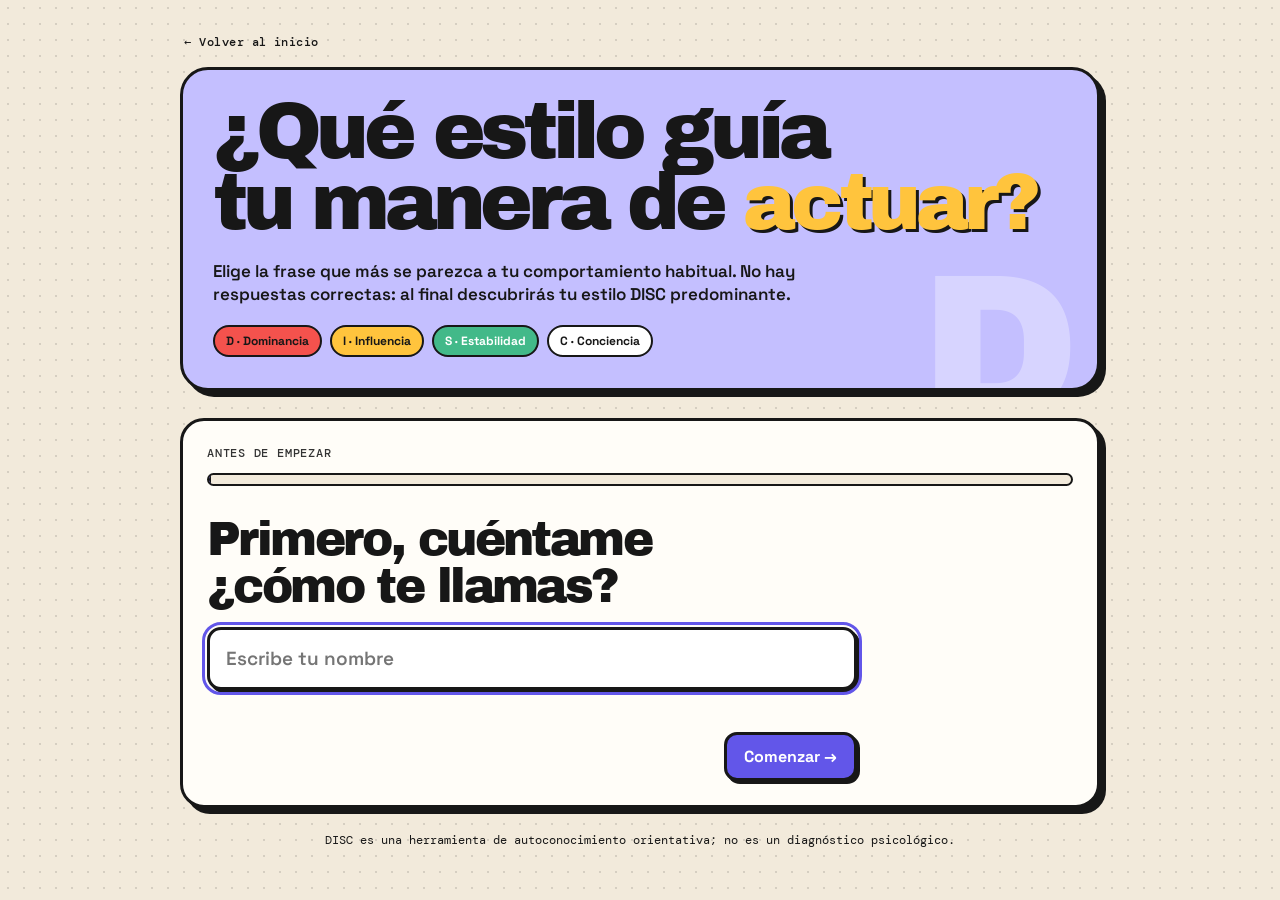
==== disc.html @ 0022f5b9 "Add home page and DISC test" ====
<!doctype html>
<html lang="es">
  <head>
    <meta charset="UTF-8" />
    <meta name="viewport" content="width=device-width, initial-scale=1.0" />
    <meta name="theme-color" content="#6256e9" />
    <title>Test DISC · Pausa</title>
    <link rel="preconnect" href="https://fonts.googleapis.com" />
    <link rel="preconnect" href="https://fonts.gstatic.com" crossorigin />
    <link href="https://fonts.googleapis.com/css2?family=Archivo+Black&family=DM+Mono:wght@400;500&family=Space+Grotesk:wght@400;500;600;700&display=swap" rel="stylesheet" />
    <link rel="stylesheet" href="disc.css" />
  </head>
  <body>
    <main class="shell">
      <a class="back-home" href="index.html">← Volver al inicio</a>
      <header class="hero" id="hero">
        <h1>¿Qué estilo guía<br />tu manera de <em>actuar?</em></h1>
        <p class="intro">Elige la frase que más se parezca a tu comportamiento habitual. No hay respuestas correctas: al final descubrirás tu estilo DISC predominante.</p>
        <div class="legend" aria-label="Estilos evaluados">
          <span class="pill d">D · Dominancia</span><span class="pill i">I · Influencia</span><span class="pill s">S · Estabilidad</span><span class="pill c">C · Conciencia</span>
        </div>
      </header>

      <section class="quiz-card" aria-live="polite">
        <div class="quiz-topline">
          <span id="step-label">ANTES DE EMPEZAR</span>
          <button class="restart" id="restart" type="button" hidden>↺ Reiniciar</button>
        </div>
        <div class="progress-track"><div class="progress-fill" id="progress-fill"></div></div>
        <div id="quiz-content"></div>
      </section>
      <p class="footer-note">DISC es una herramienta de autoconocimiento orientativa; no es un diagnóstico psicológico.</p>
    </main>
    <script src="disc.js"></script>
  </body>
</html>
---- disc.css ----
:root {
  --ink:#171717;
  --paper:#fffdf8;
  --cream:#f2eadb;
  --violet:#6256e9;
  --red:#f4524d;
  --yellow:#ffc43d;
  --green:#42b989;
  --lavender:#c4bfff;
  --shadow:6px 6px 0 var(--ink);
}

* { box-sizing:border-box; }
body {
  min-height:100vh;
  margin:0;
  color:var(--ink);
  background:var(--cream);
  background-image:radial-gradient(#17171722 1px,transparent 1px);
  background-size:16px 16px;
  font-family:"Space Grotesk",sans-serif;
}
button { color:inherit; font:inherit; cursor:pointer; }
.shell { width:min(920px,calc(100% - 32px)); margin:0 auto; padding:30px 0 38px; }
.back-home { display:inline-block; margin:0 0 17px 4px; color:var(--ink); font:500 12px "DM Mono",monospace; letter-spacing:.04em; text-decoration:none; }
.back-home:hover { text-decoration:underline; }
.hero { position:relative; overflow:hidden; padding:27px 30px 31px; border:3px solid var(--ink); border-radius:28px; background:var(--lavender); box-shadow:var(--shadow); }
.hero::after { position:absolute; right:18px; bottom:-63px; color:#fff5; content:"D"; font:205px "Archivo Black",sans-serif; line-height:1; }
.eyebrow,.quiz-topline { font:500 12px "DM Mono",monospace; letter-spacing:.065em; }
.eyebrow { position:relative; z-index:1; display:inline-flex; align-items:center; gap:9px; margin:0 0 14px; padding:7px 10px; color:#fff; border-radius:8px; background:var(--ink); }
.eyebrow span { color:var(--red); font-size:14px; }
h1 { position:relative; z-index:1; margin:0; font:clamp(43px,8.5vw,79px)/.9 "Archivo Black",sans-serif; letter-spacing:-.067em; }
h1 em { color:var(--yellow); font-style:normal; text-shadow:3px 3px 0 var(--ink); }
.intro { position:relative; z-index:1; width:min(620px,100%); margin:21px 0 18px; font-size:17px; line-height:1.37; font-weight:600; }
.legend { position:relative; z-index:1; display:flex; flex-wrap:wrap; gap:8px; }
.pill { padding:6px 11px; border:2px solid var(--ink); border-radius:99px; font-size:12px; font-weight:700; }
.pill.d { background:var(--red); }.pill.i { background:var(--yellow); }.pill.s { background:var(--green); color:#fff; }.pill.c { background:#fff; }
.quiz-card { margin-top:27px; padding:24px; border:3px solid var(--ink); border-radius:24px; background:var(--paper); box-shadow:var(--shadow); }
.quiz-topline { display:flex; align-items:center; justify-content:space-between; color:#333; }
.restart { padding:0; border:0; background:none; color:var(--red); font-size:12px; font-weight:700; text-decoration:underline; }
.progress-track { height:13px; margin:12px 0 30px; overflow:hidden; border:2px solid var(--ink); border-radius:99px; background:var(--cream); }
.progress-fill { height:100%; width:0; border-right:2px solid var(--ink); background:var(--violet); transition:width .3s ease; }
.welcome { display:grid; gap:17px; max-width:650px; }
.welcome h2,.question,.result-title { margin:0; font:clamp(29px,4.5vw,47px)/1 "Archivo Black",sans-serif; letter-spacing:-.055em; }
.welcome p { margin:0; font-size:18px; line-height:1.36; font-weight:500; }
.name-label { font:500 12px "DM Mono",monospace; letter-spacing:.07em; }
.name-input { width:100%; padding:16px; border:3px solid var(--ink); border-radius:14px; background:#fff; box-shadow:3px 3px 0 var(--ink); font:600 19px "Space Grotesk",sans-serif; }
.name-input:focus { outline:3px solid var(--violet); outline-offset:2px; }
.question-kicker { margin:0 0 8px; color:#4f45b9; font:500 11px "DM Mono",monospace; letter-spacing:.075em; }
.answers { display:grid; gap:12px; margin-top:24px; }
.answer { display:grid; grid-template-columns:40px 1fr; align-items:center; gap:13px; width:100%; min-height:67px; padding:12px 16px 12px 12px; text-align:left; border:3px solid var(--ink); border-radius:17px; background:#fff; box-shadow:3px 3px 0 var(--ink); font-size:17px; font-weight:600; transition:transform .14s,box-shadow .14s,background .14s; }
.answer:hover,.answer:focus-visible { outline:none; background:#eeecff; box-shadow:6px 6px 0 var(--ink); transform:translate(-2px,-2px); }
.answer.selected { background:var(--lavender); box-shadow:none; transform:translate(3px,3px); }
.letter { display:grid; place-items:center; width:34px; height:34px; border:2px solid var(--ink); border-radius:10px; background:var(--cream); font:500 15px "DM Mono",monospace; }
.nav { display:flex; align-items:center; justify-content:space-between; gap:12px; margin-top:25px; }
.back,.next { padding:11px 17px; border:3px solid var(--ink); border-radius:13px; box-shadow:3px 3px 0 var(--ink); font-weight:800; }
.back { background:#fff; }.next { color:#fff; background:var(--violet); }.next:disabled { cursor:not-allowed; color:#777; background:#ddd; }
.back:active,.next:not(:disabled):active { box-shadow:none; transform:translate(3px,3px); }
.result-copy { margin:7px 0 23px; font-size:17px; line-height:1.4; font-weight:500; }
.result-hero { display:grid; grid-template-columns:1fr auto; align-items:end; gap:20px; min-height:214px; margin-bottom:20px; padding:28px; overflow:hidden; border:3px solid var(--ink); border-radius:20px; background:var(--winner); box-shadow:5px 5px 0 var(--ink); }
.winner-overline { margin:0 0 7px; font:500 11px "DM Mono",monospace; letter-spacing:.085em; }
.winner-name { margin:0; font:clamp(56px,10.5vw,116px)/.78 "Archivo Black",sans-serif; letter-spacing:-.085em; text-transform:uppercase; text-shadow:4px 4px 0 var(--cream),7px 7px 0 var(--ink); }
.winner-score { display:grid; place-items:center; width:104px; height:104px; border:3px solid var(--ink); border-radius:50%; background:var(--cream); box-shadow:4px 4px 0 var(--ink); text-align:center; }
.winner-score strong { display:block; font:42px/1 "Archivo Black",sans-serif; }.winner-score span { font:10px "DM Mono",monospace; }
.result-message { margin:22px 0 0; padding:16px; border:3px solid var(--ink); border-radius:15px; background:var(--cream); font-size:16px; line-height:1.42; font-weight:600; }
.bar-chart { display:grid; gap:12px; margin-bottom:19px; }
.chart-row { display:grid; grid-template-columns:130px 1fr 47px; align-items:center; gap:13px; padding:11px 14px; border:3px solid var(--ink); border-radius:16px; background:#fff; }
.chart-row.is-winner { box-shadow:4px 4px 0 var(--ink); transform:translate(-2px,-2px); }
.chart-label { display:flex; align-items:center; gap:8px; font-size:14px; font-weight:800; }.chart-label b { display:grid; place-items:center; width:25px; height:25px; border:2px solid var(--ink); border-radius:7px; font-size:12px; }
.chart-label .d { background:var(--red); }.chart-label .i { background:var(--yellow); }.chart-label .s { color:#fff; background:var(--green); }.chart-label .c { background:var(--lavender); }
.chart-track { height:25px; overflow:hidden; border:3px solid var(--ink); border-radius:99px; background:var(--cream); }.chart-value { height:100%; min-width:8%; border-right:3px solid var(--ink); transition:width .65s cubic-bezier(.2,.8,.2,1); }
.chart-total { font:23px "Archivo Black",sans-serif; text-align:right; }
.footer-note { margin:24px 3px 0; text-align:center; font:12px "DM Mono",monospace; }

@media (max-width:560px) {
  .shell { width:min(100% - 22px,920px); padding-top:18px; }
  .hero { padding:22px 19px 25px; border-radius:22px; }.quiz-card { padding:18px 14px; border-radius:20px; }
  .answer { font-size:15px; }.result-hero { min-height:177px; padding:20px; }.winner-score { width:78px; height:78px; }.winner-score strong { font-size:31px; }
  .chart-row { grid-template-columns:104px 1fr 38px; gap:7px; padding:9px; }.chart-label { font-size:12px; }.chart-track { height:22px; }.chart-total { font-size:19px; }
}
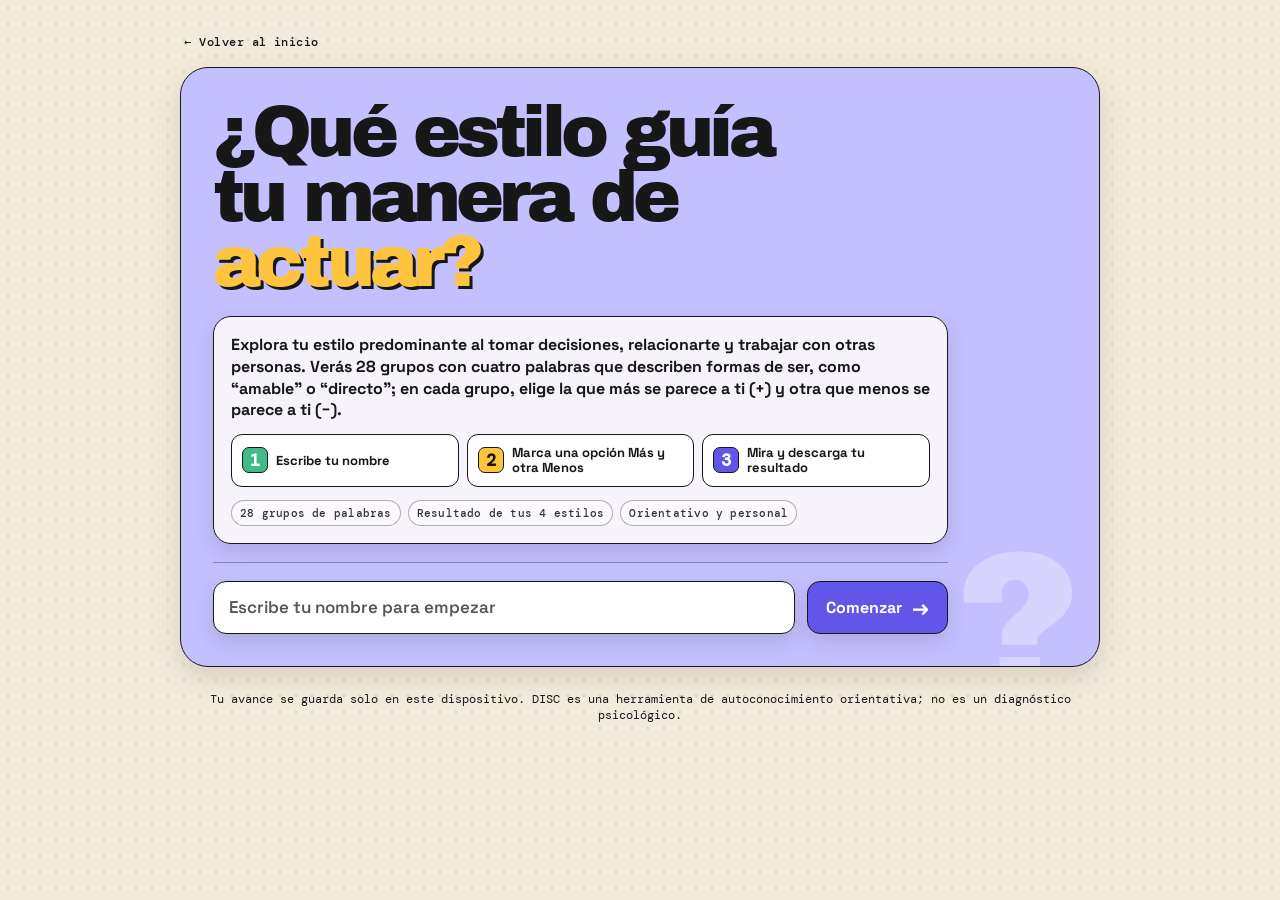
==== commit d242986a: "Refine test experience and results" ====
--- a/disc.html
+++ b/disc.html
@@ -4,7 +4,8 @@
     <meta charset="UTF-8" />
     <meta name="viewport" content="width=device-width, initial-scale=1.0" />
     <meta name="theme-color" content="#6256e9" />
-    <title>Test DISC · Pausa</title>
+    <title>Test DISC</title>
+    <link rel="icon" href="favicon.svg" type="image/svg+xml" />
     <link rel="preconnect" href="https://fonts.googleapis.com" />
     <link rel="preconnect" href="https://fonts.gstatic.com" crossorigin />
     <link href="https://fonts.googleapis.com/css2?family=Archivo+Black&family=DM+Mono:wght@400;500&family=Space+Grotesk:wght@400;500;600;700&display=swap" rel="stylesheet" />
@@ -14,23 +15,35 @@
     <main class="shell">
       <a class="back-home" href="index.html">← Volver al inicio</a>
       <header class="hero" id="hero">
-        <h1>¿Qué estilo guía<br />tu manera de <em>actuar?</em></h1>
-        <p class="intro">Elige la frase que más se parezca a tu comportamiento habitual. No hay respuestas correctas: al final descubrirás tu estilo DISC predominante.</p>
-        <div class="legend" aria-label="Estilos evaluados">
-          <span class="pill d">D · Dominancia</span><span class="pill i">I · Influencia</span><span class="pill s">S · Estabilidad</span><span class="pill c">C · Conciencia</span>
-        </div>
+        <h1>¿Qué estilo guía<br class="desktop-break" /> tu manera de <em>actuar?</em></h1>
+        <section class="hero-guide" aria-label="Cómo funciona este test">
+          <div class="guide-lead">
+            <p>Explora tu estilo predominante al tomar decisiones, relacionarte y trabajar con otras personas. Verás 28 grupos con cuatro palabras que describen formas de ser, como “amable” o “directo”; en cada grupo, elige <strong>la que más se parece a ti (+)</strong> y <strong>otra que menos se parece a ti (−)</strong>.</p>
+          </div>
+          <div class="guide-steps">
+            <span><b>1</b> Escribe tu nombre</span>
+            <span><b>2</b> Marca una opción Más y otra Menos</span>
+            <span><b>3</b> Mira y descarga tu resultado</span>
+          </div>
+          <div class="guide-meta"><span>28 grupos de palabras</span><span>Resultado de tus 4 estilos</span><span>Orientativo y personal</span></div>
+        </section>
+        <form class="hero-start" id="start-form">
+          <input class="hero-name-input" id="name" autocomplete="name" aria-label="Tu nombre" placeholder="Escribe tu nombre para empezar" required />
+          <button class="hero-start-button" type="submit">Comenzar <span>→</span></button>
+        </form>
       </header>
 
-      <section class="quiz-card" aria-live="polite">
+      <section class="quiz-card" id="quiz-card" aria-live="polite" hidden>
         <div class="quiz-topline">
-          <span id="step-label">ANTES DE EMPEZAR</span>
-          <button class="restart" id="restart" type="button" hidden>↺ Reiniciar</button>
+          <span id="step-label"></span>
+          <button class="restart" id="restart" type="button" hidden>↺ Reiniciar test</button>
         </div>
         <div class="progress-track"><div class="progress-fill" id="progress-fill"></div></div>
         <div id="quiz-content"></div>
       </section>
-      <p class="footer-note">DISC es una herramienta de autoconocimiento orientativa; no es un diagnóstico psicológico.</p>
+      <p class="footer-note">Tu avance se guarda solo en este dispositivo. DISC es una herramienta de autoconocimiento orientativa; no es un diagnóstico psicológico.</p>
     </main>
+    <script src="disc-data.js"></script>
     <script src="disc.js"></script>
   </body>
 </html>
--- a/disc.css
+++ b/disc.css
@@ -3,6 +3,7 @@
   --paper:#fffdf8;
   --cream:#f2eadb;
   --violet:#6256e9;
+  --action-color:#6256e9;
   --red:#f4524d;
   --yellow:#ffc43d;
   --green:#42b989;
@@ -25,13 +26,15 @@
 .back-home { display:inline-block; margin:0 0 17px 4px; color:var(--ink); font:500 12px "DM Mono",monospace; letter-spacing:.04em; text-decoration:none; }
 .back-home:hover { text-decoration:underline; }
 .hero { position:relative; overflow:hidden; padding:27px 30px 31px; border:3px solid var(--ink); border-radius:28px; background:var(--lavender); box-shadow:var(--shadow); }
-.hero::after { position:absolute; right:18px; bottom:-63px; color:#fff5; content:"D"; font:205px "Archivo Black",sans-serif; line-height:1; }
+.hero::after { position:absolute; right:18px; bottom:-63px; color:#fff5; content:"?"; font:205px "Archivo Black",sans-serif; line-height:1; }
 .eyebrow,.quiz-topline { font:500 12px "DM Mono",monospace; letter-spacing:.065em; }
 .eyebrow { position:relative; z-index:1; display:inline-flex; align-items:center; gap:9px; margin:0 0 14px; padding:7px 10px; color:#fff; border-radius:8px; background:var(--ink); }
 .eyebrow span { color:var(--red); font-size:14px; }
 h1 { position:relative; z-index:1; margin:0; font:clamp(43px,8.5vw,79px)/.9 "Archivo Black",sans-serif; letter-spacing:-.067em; }
 h1 em { color:var(--yellow); font-style:normal; text-shadow:3px 3px 0 var(--ink); }
 .intro { position:relative; z-index:1; width:min(620px,100%); margin:21px 0 18px; font-size:17px; line-height:1.37; font-weight:600; }
+.disc-intro { display:grid; gap:9px; max-width:680px; padding:15px 17px; border:2px solid var(--ink); border-radius:16px; background:#ffffffa8; font-size:15px; line-height:1.36; }
+.disc-intro p { margin:0; }.disc-intro ul { display:grid; gap:4px; margin:0; padding-left:19px; font-size:14px; font-weight:500; }
 .legend { position:relative; z-index:1; display:flex; flex-wrap:wrap; gap:8px; }
 .pill { padding:6px 11px; border:2px solid var(--ink); border-radius:99px; font-size:12px; font-weight:700; }
 .pill.d { background:var(--red); }.pill.i { background:var(--yellow); }.pill.s { background:var(--green); color:#fff; }.pill.c { background:#fff; }
@@ -40,13 +43,7 @@
 .restart { padding:0; border:0; background:none; color:var(--red); font-size:12px; font-weight:700; text-decoration:underline; }
 .progress-track { height:13px; margin:12px 0 30px; overflow:hidden; border:2px solid var(--ink); border-radius:99px; background:var(--cream); }
 .progress-fill { height:100%; width:0; border-right:2px solid var(--ink); background:var(--violet); transition:width .3s ease; }
-.welcome { display:grid; gap:17px; max-width:650px; }
-.welcome h2,.question,.result-title { margin:0; font:clamp(29px,4.5vw,47px)/1 "Archivo Black",sans-serif; letter-spacing:-.055em; }
-.welcome p { margin:0; font-size:18px; line-height:1.36; font-weight:500; }
-.name-label { font:500 12px "DM Mono",monospace; letter-spacing:.07em; }
-.name-input { width:100%; padding:16px; border:3px solid var(--ink); border-radius:14px; background:#fff; box-shadow:3px 3px 0 var(--ink); font:600 19px "Space Grotesk",sans-serif; }
-.name-input:focus { outline:3px solid var(--violet); outline-offset:2px; }
-.question-kicker { margin:0 0 8px; color:#4f45b9; font:500 11px "DM Mono",monospace; letter-spacing:.075em; }
+.question,.result-title { margin:0; font:clamp(29px,4.5vw,47px)/1 "Archivo Black",sans-serif; letter-spacing:-.055em; }
 .answers { display:grid; gap:12px; margin-top:24px; }
 .answer { display:grid; grid-template-columns:40px 1fr; align-items:center; gap:13px; width:100%; min-height:67px; padding:12px 16px 12px 12px; text-align:left; border:3px solid var(--ink); border-radius:17px; background:#fff; box-shadow:3px 3px 0 var(--ink); font-size:17px; font-weight:600; transition:transform .14s,box-shadow .14s,background .14s; }
 .answer:hover,.answer:focus-visible { outline:none; background:#eeecff; box-shadow:6px 6px 0 var(--ink); transform:translate(-2px,-2px); }
@@ -55,6 +52,7 @@
 .nav { display:flex; align-items:center; justify-content:space-between; gap:12px; margin-top:25px; }
 .back,.next { padding:11px 17px; border:3px solid var(--ink); border-radius:13px; box-shadow:3px 3px 0 var(--ink); font-weight:800; }
 .back { background:#fff; }.next { color:#fff; background:var(--violet); }.next:disabled { cursor:not-allowed; color:#777; background:#ddd; }
+.auto-advance { padding:11px 17px; border:3px solid var(--ink); border-radius:13px; background:var(--cream); box-shadow:3px 3px 0 var(--ink); font:700 13px "DM Mono",monospace; }
 .back:active,.next:not(:disabled):active { box-shadow:none; transform:translate(3px,3px); }
 .result-copy { margin:7px 0 23px; font-size:17px; line-height:1.4; font-weight:500; }
 .result-hero { display:grid; grid-template-columns:1fr auto; align-items:end; gap:20px; min-height:214px; margin-bottom:20px; padding:28px; overflow:hidden; border:3px solid var(--ink); border-radius:20px; background:var(--winner); box-shadow:5px 5px 0 var(--ink); }
@@ -63,6 +61,9 @@
 .winner-score { display:grid; place-items:center; width:104px; height:104px; border:3px solid var(--ink); border-radius:50%; background:var(--cream); box-shadow:4px 4px 0 var(--ink); text-align:center; }
 .winner-score strong { display:block; font:42px/1 "Archivo Black",sans-serif; }.winner-score span { font:10px "DM Mono",monospace; }
 .result-message { margin:22px 0 0; padding:16px; border:3px solid var(--ink); border-radius:15px; background:var(--cream); font-size:16px; line-height:1.42; font-weight:600; }
+.download-result { display:block; width:100%; margin-top:16px; padding:16px 20px; border:3px solid var(--ink); border-radius:15px; background:var(--green); box-shadow:4px 4px 0 var(--ink); color:#fff; font-size:17px; font-weight:800; }
+.download-result:hover { transform:translate(-2px,-2px); box-shadow:6px 6px 0 var(--ink); }.download-result:active { transform:translate(3px,3px); box-shadow:none; }
+.restart-result { display:block; width:100%; margin-top:13px; padding:13px 20px; border:3px solid var(--ink); border-radius:15px; background:#fff; box-shadow:3px 3px 0 var(--ink); font-size:15px; font-weight:800; }.restart-result:hover { background:var(--cream); transform:translate(-2px,-2px); box-shadow:5px 5px 0 var(--ink); }.restart-result:active { transform:translate(3px,3px); box-shadow:none; }
 .bar-chart { display:grid; gap:12px; margin-bottom:19px; }
 .chart-row { display:grid; grid-template-columns:130px 1fr 47px; align-items:center; gap:13px; padding:11px 14px; border:3px solid var(--ink); border-radius:16px; background:#fff; }
 .chart-row.is-winner { box-shadow:4px 4px 0 var(--ink); transform:translate(-2px,-2px); }
@@ -78,3 +79,120 @@
   .answer { font-size:15px; }.result-hero { min-height:177px; padding:20px; }.winner-score { width:78px; height:78px; }.winner-score strong { font-size:31px; }
   .chart-row { grid-template-columns:104px 1fr 38px; gap:7px; padding:9px; }.chart-label { font-size:12px; }.chart-track { height:22px; }.chart-total { font-size:19px; }
 }
+
+/* PDF-based DISC flow: one “más” and one “menos” choice per group. */
+.disc-question .question { margin-bottom:17px; }
+.selection-status { display:grid; grid-template-columns:repeat(2,minmax(0,1fr)); gap:9px; margin-bottom:16px; }
+.selection-status span { display:flex; align-items:center; gap:5px; min-width:0; overflow:hidden; padding:9px 11px; border:2px solid var(--ink); border-radius:11px; background:var(--cream); font-size:13px; white-space:nowrap; text-overflow:ellipsis; }
+.selection-status b { display:inline-grid; width:20px; height:20px; margin-right:3px; place-items:center; border-radius:5px; background:var(--ink); color:#fff; font:700 15px/1 "DM Mono",monospace; }
+.selection-status span:last-child b { background:var(--violet); }
+.selection-status em { font-style:normal; font-weight:700; }.selection-status strong { min-width:0; overflow:hidden; text-overflow:ellipsis; }
+.word-options { display:grid; grid-template-columns:repeat(2,minmax(0,1fr)); gap:12px; }
+.word-option { min-height:131px; display:flex; flex-direction:column; justify-content:space-between; gap:17px; padding:15px; border:3px solid var(--ink); border-radius:17px; background:#fff; box-shadow:3px 3px 0 var(--ink); transition:transform .15s,box-shadow .15s,background .15s; }
+.word-option.is-positive { background:#ddf6e9; box-shadow:5px 5px 0 var(--green); transform:translate(-2px,-2px); }
+.word-option.is-negative { background:#eeeaff; box-shadow:5px 5px 0 var(--violet); transform:translate(-2px,-2px); }
+.word-option p { margin:0; font-size:19px; line-height:1.1; font-weight:800; }
+.word-actions { display:flex; gap:8px; }
+.marker-action { flex:1; display:flex; align-items:center; justify-content:center; gap:6px; min-height:39px; padding:8px; border:2px solid var(--ink); border-radius:9px; background:#fff; font-size:13px; font-weight:800; }
+.marker-action span { display:grid; width:20px; height:20px; place-items:center; border-radius:5px; background:var(--cream); font:700 16px/1 "DM Mono",monospace; }
+.marker-action:hover,.marker-action:focus-visible { outline:none; background:var(--cream); }
+.marker-action[aria-pressed="true"] { color:#fff; background:var(--ink); }
+.marker-action[aria-pressed="true"] span { color:var(--ink); background:#fff; }
+.word-option.is-positive .marker-positive[aria-pressed="true"] { background:var(--green); }
+.word-option.is-negative .marker-negative[aria-pressed="true"] { background:var(--violet); }
+
+.disc-result .result-title { margin-bottom:7px; }
+.result-overview { display:grid; grid-template-columns:repeat(2,minmax(0,1fr)); gap:12px; margin:22px 0; }
+.overview-card { min-height:126px; padding:16px; border:3px solid var(--ink); border-radius:17px; box-shadow:4px 4px 0 var(--ink); }
+.overview-positive { background:#dff6ea; }.overview-negative { background:#eeebff; }
+.overview-card p { margin:0 0 8px; font:500 11px "DM Mono",monospace; letter-spacing:.06em; }
+.overview-card strong { display:block; font:clamp(25px,4vw,35px)/.98 "Archivo Black",sans-serif; letter-spacing:-.05em; }
+.overview-card span { display:block; margin-top:8px; font-size:13px; font-weight:700; }
+.profile-summary { margin:0 0 19px; padding:17px; border:3px solid var(--ink); border-radius:15px; background:var(--cream); font-size:16px; line-height:1.42; font-weight:600; }
+.score-table { overflow:hidden; margin:20px 0; border:3px solid var(--ink); border-radius:17px; background:#fff; }
+.score-heading,.score-row { display:grid; grid-template-columns:minmax(0,1fr) 64px 64px 70px; align-items:center; column-gap:4px; }
+.score-heading { padding:10px 14px; border-bottom:2px solid var(--ink); background:var(--ink); color:#fff; font:500 10px "DM Mono",monospace; letter-spacing:.06em; text-align:center; }
+.score-heading span:first-child { text-align:left; }
+.score-row { min-height:58px; padding:8px 14px; border-bottom:2px solid var(--ink); font-size:15px; font-weight:700; text-align:center; }
+.score-row:last-child { border-bottom:0; }.score-row.is-primary { background:#fff7d7; }
+.score-name { display:flex; align-items:center; gap:8px; text-align:left; }.score-name b,.profile-detail summary>b { display:grid; flex:0 0 auto; width:28px; height:28px; place-items:center; border:2px solid var(--ink); border-radius:8px; font-size:14px; }
+.score-row strong { font:21px "Archivo Black",sans-serif; }
+.profile-guide { margin-top:28px; }
+.profile-guide>h3 { margin:0 0 5px; font:29px/1 "Archivo Black",sans-serif; letter-spacing:-.045em; }
+.profile-guide>p { margin:0 0 13px; font-size:15px; line-height:1.4; font-weight:500; }
+.profile-detail { margin-top:9px; overflow:hidden; border:3px solid var(--ink); border-radius:15px; background:#fff; }
+.profile-detail summary { display:grid; grid-template-columns:auto 1fr auto; align-items:center; gap:10px; padding:12px; cursor:pointer; list-style:none; }
+.profile-detail summary::-webkit-details-marker { display:none; }
+.profile-detail summary span { display:grid; gap:2px; }.profile-detail summary strong { font-size:16px; }.profile-detail summary small { font-size:12px; font-weight:600; line-height:1.25; }
+.profile-detail summary i { display:grid; width:26px; height:26px; place-items:center; border:2px solid var(--ink); border-radius:50%; background:var(--cream); font:19px/1 sans-serif; font-style:normal; }
+.profile-detail[open] summary { border-bottom:2px solid var(--ink); background:var(--cream); }.profile-detail[open] summary i { background:var(--ink); color:#fff; }.profile-detail[open] summary i::after { content:"−"; }.profile-detail[open] summary i { font-size:0; }.profile-detail[open] summary i::after { font-size:19px; }
+.profile-detail>div { padding:15px; }.profile-detail>div p { margin:0 0 12px; font-size:14px; line-height:1.4; }.profile-detail>div p:last-child { margin-bottom:0; }
+
+@media (max-width:560px) {
+  .selection-status { grid-template-columns:1fr; }.word-options { grid-template-columns:1fr; gap:10px; }.word-option { min-height:108px; gap:13px; }.word-option p { font-size:18px; }
+  .result-overview { grid-template-columns:1fr; }.overview-card { min-height:0; }.score-heading,.score-row { grid-template-columns:minmax(0,1fr) 43px 43px 48px; padding-right:9px; padding-left:9px; }.score-heading { font-size:9px; }.score-row { font-size:12px; }.score-name { gap:5px; }.score-name b { width:24px; height:24px; }.score-row strong { font-size:17px; }
+}
+
+/* Inicio integrado: explicación y nombre dentro de la misma tarjeta. */
+.hero { padding:32px; }
+.hero::after { pointer-events:none; }
+.hero > * { position:relative; z-index:1; }
+.hero h1 { max-width:690px; font-size:clamp(44px,7vw,72px); }
+.hero-guide { display:grid; gap:13px; width:min(735px,100%); margin-top:22px; padding:17px; border:2px solid var(--ink); border-radius:18px; background:#fffdf9d9; box-shadow:3px 3px 0 #17171733; }
+.guide-lead { display:block; }
+.guide-mark { display:grid; min-width:52px; min-height:42px; place-items:center; padding:6px; border:2px solid var(--ink); border-radius:11px; background:var(--ink); color:#fff; font:700 13px "DM Mono",monospace; letter-spacing:.03em; }
+.guide-lead p { margin:0; font-size:16px; line-height:1.35; font-weight:700; }
+.guide-steps { display:grid; grid-template-columns:repeat(3,minmax(0,1fr)); gap:8px; }
+.guide-steps span { display:flex; align-items:center; gap:8px; min-width:0; padding:10px; border:2px solid var(--ink); border-radius:11px; background:#fff; font-size:13px; line-height:1.2; font-weight:700; }
+.guide-steps b { display:grid; flex:0 0 auto; width:26px; height:26px; place-items:center; border:2px solid var(--ink); border-radius:7px; font:700 17px/1 "DM Mono",monospace; }
+.guide-steps span:nth-child(1) b { background:var(--green); color:#fff; }.guide-steps span:nth-child(2) b { background:var(--yellow); }.guide-steps span:nth-child(3) b { background:var(--violet); color:#fff; }
+.guide-meta { display:flex; flex-wrap:wrap; gap:7px; color:#333; font:500 11px "DM Mono",monospace; letter-spacing:.02em; }
+.guide-meta span { padding:5px 8px; border:1px solid #17171755; border-radius:99px; background:#fff8; }
+.hero-start { display:grid; grid-template-columns:minmax(0,1fr) auto; align-items:center; gap:12px; width:min(735px,100%); margin-top:18px; padding-top:18px; border-top:2px solid #17171755; }
+.hero-name-input { min-width:0; width:100%; height:53px; padding:0 15px; border:3px solid var(--ink); border-radius:13px; background:#fff; box-shadow:3px 3px 0 var(--ink); color:var(--ink); font:600 17px "Space Grotesk",sans-serif; }
+.hero-name-input::placeholder { color:#565656; }.hero-name-input:focus { outline:3px solid var(--yellow); outline-offset:2px; }
+.hero-start-button { display:inline-flex; align-items:center; justify-content:center; gap:10px; min-height:53px; padding:0 18px; border:3px solid var(--ink); border-radius:13px; background:var(--action-color); box-shadow:3px 3px 0 var(--ink); color:#fff; font-weight:800; white-space:nowrap; }
+.hero-start-button span { font-size:21px; }.hero-start-button:hover { transform:translate(-2px,-2px); box-shadow:6px 6px 0 var(--ink); }.hero-start-button:active { transform:translate(3px,3px); box-shadow:none; }
+
+@media (max-width:560px) {
+  .hero { padding:24px 19px; }.hero h1 { font-size:clamp(42px,12vw,58px); }
+  .hero-guide { margin-top:17px; padding:13px; }.guide-lead p { font-size:14px; }.guide-steps { grid-template-columns:1fr; }
+  .hero-start { grid-template-columns:1fr; gap:10px; margin-top:14px; padding-top:14px; }.hero-start-button { width:100%; }
+}
+
+/* Contornos ligeros: conserva la jerarquía visual sin el trazo grueso. */
+:root { --shadow:0 10px 26px rgb(23 23 23 / .12); }
+:is(.hero,.disc-intro,.pill,.quiz-card,.progress-track,.answer,.letter,.back,.next,.auto-advance,.result-hero,.winner-score,.result-message,.download-result,.restart-result,.chart-row,.chart-label b,.chart-track,.selection-status span,.word-option,.marker-action,.overview-card,.profile-summary,.score-table,.score-name b,.profile-detail summary>b,.profile-detail,.profile-detail summary i,.hero-guide,.guide-mark,.guide-steps span,.guide-steps b,.hero-name-input,.hero-start-button) { border-width:1px; }
+.progress-fill,.chart-value { border-right-width:1px; }
+.hero-start { border-top-width:1px; }
+.score-heading,.score-row,.profile-detail[open] summary { border-bottom-width:1px; }
+:is(.quiz-card,.answer,.back,.next,.auto-advance,.result-hero,.winner-score,.download-result,.restart-result,.chart-row,.word-option,.overview-card,.hero-guide,.hero-name-input,.hero-start-button) { box-shadow:0 8px 20px rgb(23 23 23 / .12); }
+:is(.answer:hover,.answer:focus-visible,.download-result:hover,.restart-result:hover,.hero-start-button:hover) { box-shadow:0 11px 24px rgb(23 23 23 / .16); }
+.word-option.is-positive { box-shadow:0 8px 20px rgb(66 185 137 / .23); }
+.word-option.is-negative { box-shadow:0 8px 20px rgb(98 86 233 / .23); }
+
+@media (max-width:760px) {
+  .hero { padding:28px 24px; }
+  .hero h1 { max-width:100%; font-size:clamp(38px,7.2vw,50px); line-height:.92; text-wrap:wrap; }
+  .hero h1 .desktop-break { display:none; }
+}
+
+@media (max-width:420px) {
+  .hero h1 { font-size:38px; }
+}
+
+@media (max-width:560px) {
+  .result-hero { grid-template-columns:1fr; align-items:start; gap:18px; min-height:0; padding:22px; }
+  .winner-name { max-width:100%; font-size:clamp(36px,10vw,46px); line-height:.86; overflow-wrap:anywhere; text-shadow:2px 2px 0 var(--cream),4px 4px 0 var(--ink); }
+  .winner-score { justify-self:end; width:76px; height:76px; }
+  .winner-score strong { font-size:30px; }
+}
+
+/* Señal suave para el primer paso. */
+.hero-name-input:placeholder-shown { animation:disc-name-glow 2.1s ease-in-out infinite; }
+.hero-name-input:focus { animation:none; box-shadow:0 0 0 4px rgb(255 196 61 / .34),0 0 28px rgb(255 196 61 / .55); }
+@keyframes disc-name-glow {
+  0%,100% { box-shadow:0 0 0 2px rgb(255 196 61 / .14),0 0 12px rgb(255 196 61 / .22); }
+  50% { box-shadow:0 0 0 5px rgb(255 196 61 / .3),0 0 28px rgb(255 196 61 / .52); }
+}
+@media (prefers-reduced-motion:reduce) { .hero-name-input:placeholder-shown { animation:none; } }
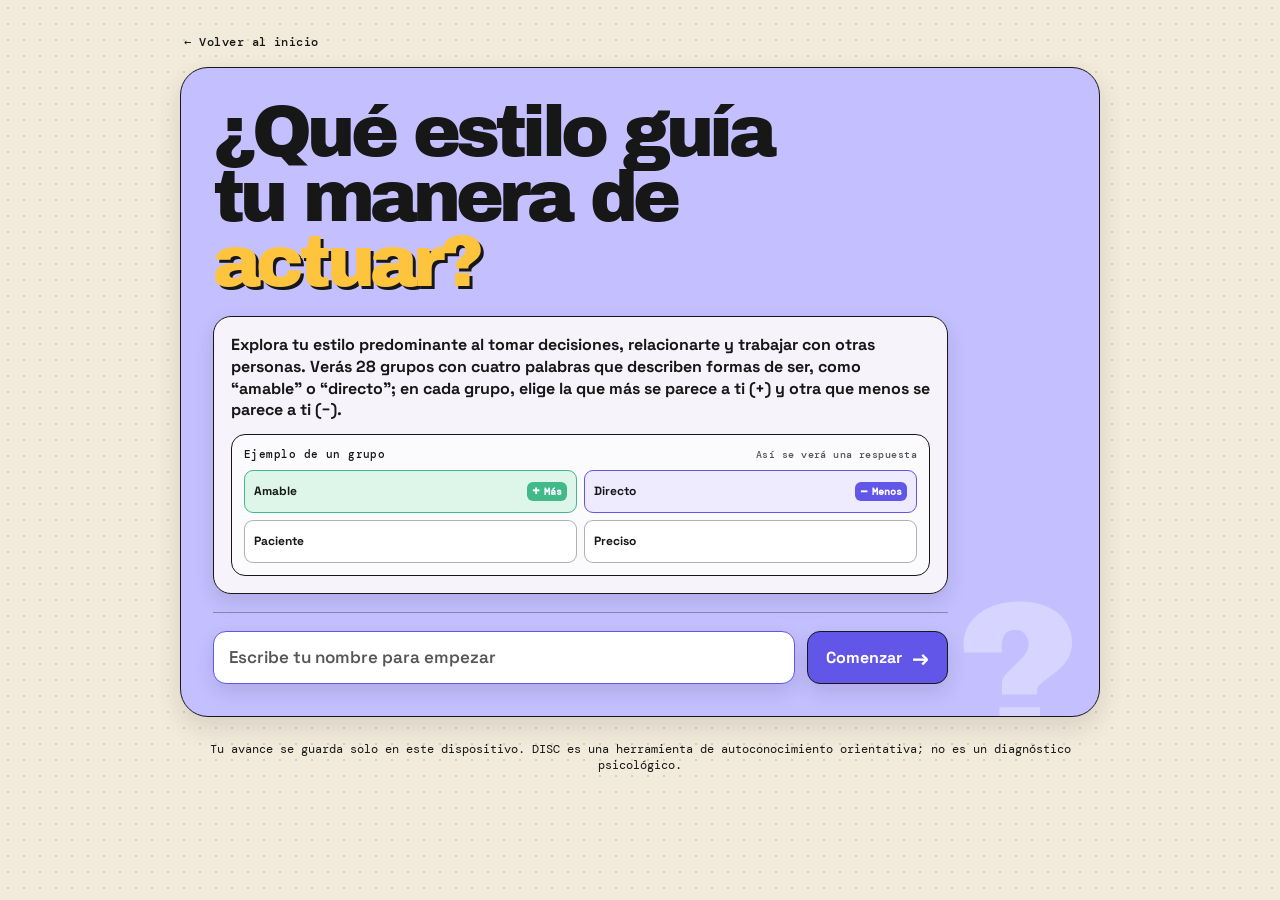
==== commit cf5472b3: "Refine test hero guidance" ====
--- a/disc.html
+++ b/disc.html
@@ -20,12 +20,15 @@
           <div class="guide-lead">
             <p>Explora tu estilo predominante al tomar decisiones, relacionarte y trabajar con otras personas. Verás 28 grupos con cuatro palabras que describen formas de ser, como “amable” o “directo”; en cada grupo, elige <strong>la que más se parece a ti (+)</strong> y <strong>otra que menos se parece a ti (−)</strong>.</p>
           </div>
-          <div class="guide-steps">
-            <span><b>1</b> Escribe tu nombre</span>
-            <span><b>2</b> Marca una opción Más y otra Menos</span>
-            <span><b>3</b> Mira y descarga tu resultado</span>
-          </div>
-          <div class="guide-meta"><span>28 grupos de palabras</span><span>Resultado de tus 4 estilos</span><span>Orientativo y personal</span></div>
+          <section class="disc-choice-example" aria-label="Ejemplo de cómo responder un grupo">
+            <div class="disc-choice-example-head"><span>Ejemplo de un grupo</span><small>Así se verá una respuesta</small></div>
+            <div class="disc-choice-example-grid">
+              <div class="example-choice is-more"><strong>Amable</strong><span><b>+</b> Más</span></div>
+              <div class="example-choice is-less"><strong>Directo</strong><span><b>−</b> Menos</span></div>
+              <div class="example-choice"><strong>Paciente</strong></div>
+              <div class="example-choice"><strong>Preciso</strong></div>
+            </div>
+          </section>
         </section>
         <form class="hero-start" id="start-form">
           <input class="hero-name-input" id="name" autocomplete="name" aria-label="Tu nombre" placeholder="Escribe tu nombre para empezar" required />
--- a/disc.css
+++ b/disc.css
@@ -140,14 +140,15 @@
 .hero h1 { max-width:690px; font-size:clamp(44px,7vw,72px); }
 .hero-guide { display:grid; gap:13px; width:min(735px,100%); margin-top:22px; padding:17px; border:2px solid var(--ink); border-radius:18px; background:#fffdf9d9; box-shadow:3px 3px 0 #17171733; }
 .guide-lead { display:block; }
-.guide-mark { display:grid; min-width:52px; min-height:42px; place-items:center; padding:6px; border:2px solid var(--ink); border-radius:11px; background:var(--ink); color:#fff; font:700 13px "DM Mono",monospace; letter-spacing:.03em; }
 .guide-lead p { margin:0; font-size:16px; line-height:1.35; font-weight:700; }
-.guide-steps { display:grid; grid-template-columns:repeat(3,minmax(0,1fr)); gap:8px; }
-.guide-steps span { display:flex; align-items:center; gap:8px; min-width:0; padding:10px; border:2px solid var(--ink); border-radius:11px; background:#fff; font-size:13px; line-height:1.2; font-weight:700; }
-.guide-steps b { display:grid; flex:0 0 auto; width:26px; height:26px; place-items:center; border:2px solid var(--ink); border-radius:7px; font:700 17px/1 "DM Mono",monospace; }
-.guide-steps span:nth-child(1) b { background:var(--green); color:#fff; }.guide-steps span:nth-child(2) b { background:var(--yellow); }.guide-steps span:nth-child(3) b { background:var(--violet); color:#fff; }
-.guide-meta { display:flex; flex-wrap:wrap; gap:7px; color:#333; font:500 11px "DM Mono",monospace; letter-spacing:.02em; }
-.guide-meta span { padding:5px 8px; border:1px solid #17171755; border-radius:99px; background:#fff8; }
+.disc-choice-example { padding:12px; border:1px solid var(--ink); border-radius:14px; background:#fff9; }
+.disc-choice-example-head { display:flex; align-items:baseline; justify-content:space-between; gap:10px; margin-bottom:9px; font:500 11px "DM Mono",monospace; letter-spacing:.04em; }
+.disc-choice-example-head small { color:#555; font:500 10px "DM Mono",monospace; text-align:right; }
+.disc-choice-example-grid { display:grid; grid-template-columns:repeat(2,minmax(0,1fr)); gap:7px; }
+.example-choice { display:flex; align-items:center; justify-content:space-between; gap:7px; min-height:43px; padding:8px 9px; border:1px solid #17171755; border-radius:9px; background:#fff; font-size:12px; }
+.example-choice strong { min-width:0; overflow:hidden; text-overflow:ellipsis; }
+.example-choice span { display:inline-flex; align-items:center; gap:4px; flex:0 0 auto; padding:3px 5px; border-radius:6px; background:#171717; color:#fff; font:700 10px "DM Mono",monospace; }
+.example-choice span b { font-size:13px; line-height:1; }.example-choice.is-more { border-color:#42b989; background:#ddf6e9; }.example-choice.is-more span { background:#42b989; }.example-choice.is-less { border-color:var(--violet); background:#eeeaff; }.example-choice.is-less span { background:var(--violet); }
 .hero-start { display:grid; grid-template-columns:minmax(0,1fr) auto; align-items:center; gap:12px; width:min(735px,100%); margin-top:18px; padding-top:18px; border-top:2px solid #17171755; }
 .hero-name-input { min-width:0; width:100%; height:53px; padding:0 15px; border:3px solid var(--ink); border-radius:13px; background:#fff; box-shadow:3px 3px 0 var(--ink); color:var(--ink); font:600 17px "Space Grotesk",sans-serif; }
 .hero-name-input::placeholder { color:#565656; }.hero-name-input:focus { outline:3px solid var(--yellow); outline-offset:2px; }
@@ -156,13 +157,13 @@
 
 @media (max-width:560px) {
   .hero { padding:24px 19px; }.hero h1 { font-size:clamp(42px,12vw,58px); }
-  .hero-guide { margin-top:17px; padding:13px; }.guide-lead p { font-size:14px; }.guide-steps { grid-template-columns:1fr; }
+  .hero-guide { margin-top:17px; padding:13px; }.guide-lead p { font-size:14px; }
   .hero-start { grid-template-columns:1fr; gap:10px; margin-top:14px; padding-top:14px; }.hero-start-button { width:100%; }
 }
 
 /* Contornos ligeros: conserva la jerarquía visual sin el trazo grueso. */
 :root { --shadow:0 10px 26px rgb(23 23 23 / .12); }
-:is(.hero,.disc-intro,.pill,.quiz-card,.progress-track,.answer,.letter,.back,.next,.auto-advance,.result-hero,.winner-score,.result-message,.download-result,.restart-result,.chart-row,.chart-label b,.chart-track,.selection-status span,.word-option,.marker-action,.overview-card,.profile-summary,.score-table,.score-name b,.profile-detail summary>b,.profile-detail,.profile-detail summary i,.hero-guide,.guide-mark,.guide-steps span,.guide-steps b,.hero-name-input,.hero-start-button) { border-width:1px; }
+:is(.hero,.disc-intro,.pill,.quiz-card,.progress-track,.answer,.letter,.back,.next,.auto-advance,.result-hero,.winner-score,.result-message,.download-result,.restart-result,.chart-row,.chart-label b,.chart-track,.selection-status span,.word-option,.marker-action,.overview-card,.profile-summary,.score-table,.score-name b,.profile-detail summary>b,.profile-detail,.profile-detail summary i,.hero-guide,.hero-name-input,.hero-start-button) { border-width:1px; }
 .progress-fill,.chart-value { border-right-width:1px; }
 .hero-start { border-top-width:1px; }
 .score-heading,.score-row,.profile-detail[open] summary { border-bottom-width:1px; }
@@ -188,11 +189,23 @@
   .winner-score strong { font-size:30px; }
 }
 
-/* Señal suave para el primer paso. */
-.hero-name-input:placeholder-shown { animation:disc-name-glow 2.1s ease-in-out infinite; }
-.hero-name-input:focus { animation:none; box-shadow:0 0 0 4px rgb(255 196 61 / .34),0 0 28px rgb(255 196 61 / .55); }
+/* El brillo guía el siguiente paso: nombre y luego comenzar. */
+.hero-name-input { border-color:var(--action-color); }
+.hero-start:not(.is-ready-to-start) .hero-name-input:placeholder-shown { animation:disc-name-glow 2.1s ease-in-out infinite; }
+.hero-start.is-ready-to-start .hero-name-input { animation:none; }
+.hero-start.is-ready-to-start .hero-start-button { animation:disc-start-glow 2.1s ease-in-out infinite; }
+.hero-name-input:focus { outline-color:var(--action-color); box-shadow:0 0 0 4px rgb(255 196 61 / .34),0 0 28px rgb(255 196 61 / .55); }
 @keyframes disc-name-glow {
   0%,100% { box-shadow:0 0 0 2px rgb(255 196 61 / .14),0 0 12px rgb(255 196 61 / .22); }
   50% { box-shadow:0 0 0 5px rgb(255 196 61 / .3),0 0 28px rgb(255 196 61 / .52); }
 }
-@media (prefers-reduced-motion:reduce) { .hero-name-input:placeholder-shown { animation:none; } }
+@keyframes disc-start-glow {
+  0%,100% { box-shadow:0 0 0 2px rgb(255 196 61 / .18),0 0 12px rgb(255 196 61 / .3); }
+  50% { box-shadow:0 0 0 5px rgb(255 196 61 / .44),0 0 30px rgb(255 196 61 / .72); }
+}
+@media (prefers-reduced-motion:reduce) { .hero-name-input,.hero-start-button { animation:none !important; } }
+
+@media (max-width:560px) {
+  .disc-choice-example-head { align-items:flex-start; flex-direction:column; gap:3px; }
+  .disc-choice-example-head small { text-align:left; }
+}
